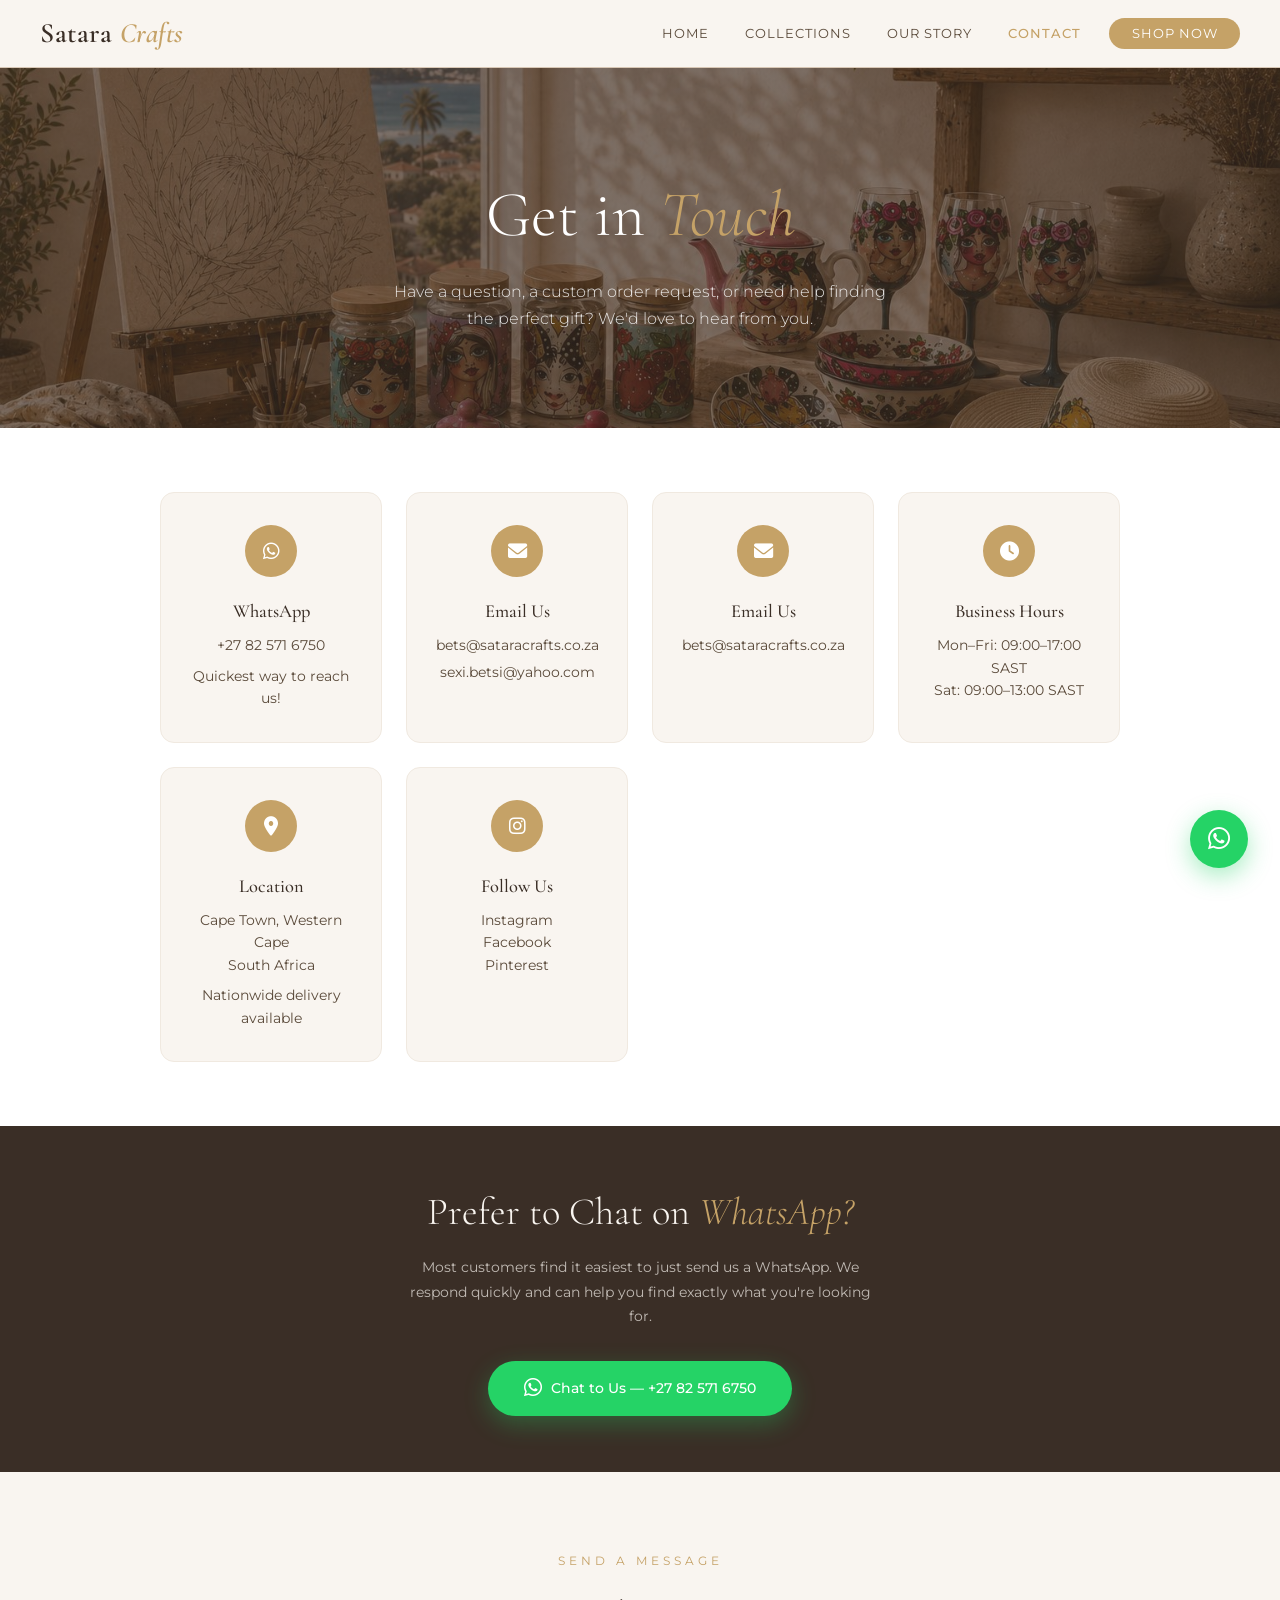
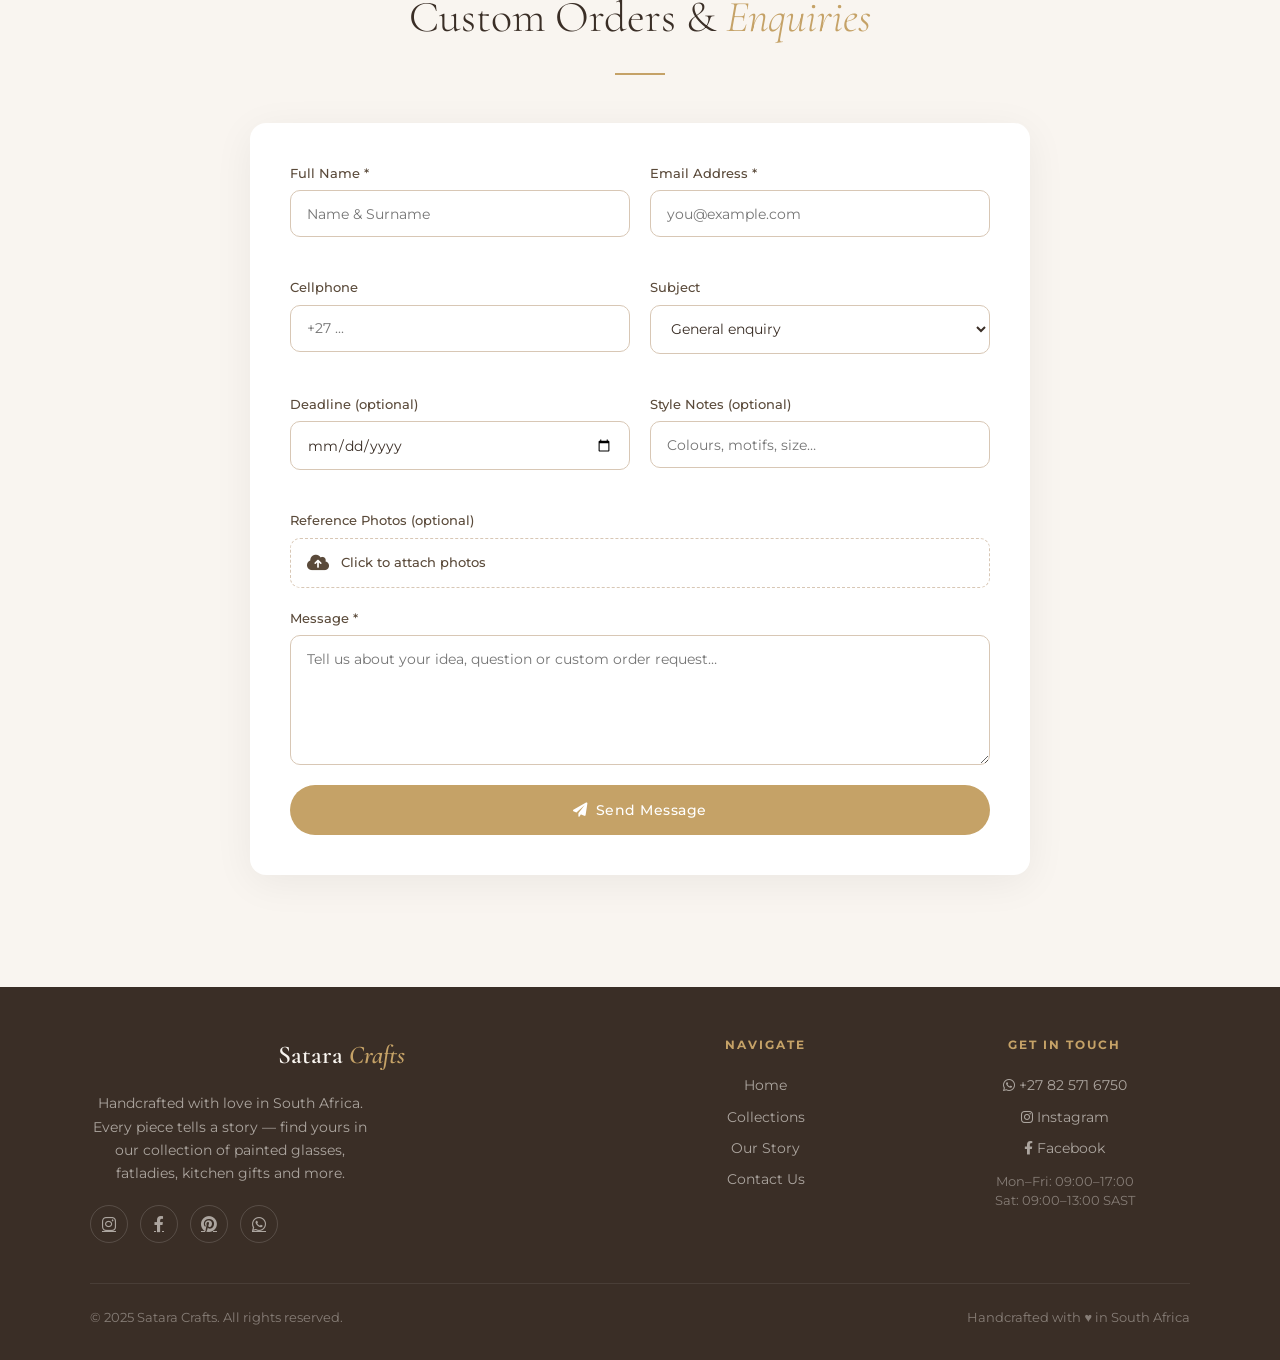
==== public/contact.html @ eb9630a6 "Satara Crafts - initial commit" ====
<!DOCTYPE html>
<html lang="en">
<head>
  <meta charset="UTF-8">
  <meta name="viewport" content="width=device-width, initial-scale=1.0">
  <title>Contact | Satara Crafts</title>
  <link rel="icon" href="./assets/favicon.ico" type="image/x-icon">
  <link rel="stylesheet" href="https://fonts.googleapis.com/css2?family=Cormorant+Garamond:ital,wght@0,300;0,400;0,500;0,600;1,300;1,400;1,500&family=Montserrat:wght@300;400;500&display=swap">
  <link rel="stylesheet" href="https://cdnjs.cloudflare.com/ajax/libs/font-awesome/6.0.0/css/all.min.css">
  <link rel="stylesheet" href="./styles/styles.css">
  <style>
    * { box-sizing: border-box; margin: 0; padding: 0; }
    body { font-family: 'Cormorant Garamond', serif; background: var(--cream); color: var(--chocolate); }

    /* ── Navbar ── */
    .sc-nav {
      position: sticky; top: 0; z-index: 900;
      background: rgba(249,245,240,.97);
      backdrop-filter: blur(12px);
      border-bottom: 1px solid var(--taupe);
      padding: 0 2.5rem; height: 68px;
      display: flex; align-items: center; justify-content: space-between;
    }
    .sc-nav-logo {
      font-family: 'Cormorant Garamond', serif;
      font-size: 1.75rem; font-weight: 600;
      color: var(--chocolate); text-decoration: none; letter-spacing: .5px;
    }
    .sc-nav-logo em { color: var(--gold); font-style: italic; }
    .sc-nav-links { display: flex; align-items: center; gap: .25rem; list-style: none; }
    .sc-nav-links a {
      font-family: 'Montserrat', sans-serif; font-size: .8rem;
      font-weight: 400; letter-spacing: 1px; text-transform: uppercase;
      color: var(--light-chocolate); text-decoration: none;
      padding: .5rem 1rem; border-radius: 30px; transition: all .25s;
    }
    .sc-nav-links a:hover { background: var(--dark-cream); color: var(--chocolate); }
    .sc-nav-links a.active { color: var(--gold); font-weight: 500; }
    .sc-nav-links .nav-shop-btn {
      background: var(--gold); color: #fff !important;
      padding: .5rem 1.4rem; border-radius: 30px; margin-left: .5rem;
    }
    .sc-nav-links .nav-shop-btn:hover { background: var(--dark-gold) !important; }
    .sc-nav-toggle { display: none; background: none; border: none; cursor: pointer; flex-direction: column; gap: 5px; padding: .5rem; }
    .sc-nav-toggle span { display: block; width: 24px; height: 2px; background: var(--chocolate); border-radius: 2px; }
    @media (max-width: 768px) {
      .sc-nav { padding: 0 1.25rem; }
      .sc-nav-toggle { display: flex; }
      .sc-nav-links {
        position: absolute; top: 68px; left: 0; right: 0;
        background: rgba(249,245,240,.98); border-bottom: 1px solid var(--taupe);
        flex-direction: column; align-items: stretch; padding: 1rem 1.25rem 1.5rem;
        display: none; box-shadow: 0 8px 24px rgba(0,0,0,.06);
      }
      .sc-nav-links.open { display: flex; }
      .sc-nav-links a { padding: .75rem 1rem; }
      .sc-nav-links .nav-shop-btn { margin: .5rem 0 0; text-align: center; }
    }

    /* ── Hero ── */
    .hero {
      background: linear-gradient(rgba(58,46,38,.65), rgba(58,46,38,.65)),
        url('assets/images/background1.jpg') center/cover no-repeat;
      min-height: 40vh; display: flex; align-items: center;
      justify-content: center; text-align: center; padding: 4rem 2rem;
    }
    .hero h1 {
      font-size: clamp(2.5rem, 5vw, 4rem); font-weight: 300;
      color: #fff; margin-bottom: .75rem;
    }
    .hero h1 em { color: var(--gold); font-style: italic; }
    .hero p {
      font-family: 'Montserrat', sans-serif; font-size: 1rem;
      color: rgba(255,255,255,.85); max-width: 500px; margin: 0 auto;
      line-height: 1.7; font-weight: 300;
    }

    /* ── Contact info cards ── */
    .info-section {
      background: #fff; padding: 4rem 2rem;
    }
    .info-grid {
      display: grid; grid-template-columns: repeat(auto-fit, minmax(220px, 1fr));
      gap: 1.5rem; max-width: 960px; margin: 0 auto;
    }
    .info-card {
      background: var(--cream); border-radius: 14px;
      padding: 2rem 1.5rem; text-align: center;
      border: 1px solid var(--dark-cream);
      transition: transform .25s, box-shadow .25s;
    }
    .info-card:hover { transform: translateY(-4px); box-shadow: 0 12px 30px rgba(0,0,0,.06); }
    .info-card-icon {
      width: 52px; height: 52px; border-radius: 50%;
      background: var(--gold); color: #fff;
      display: flex; align-items: center; justify-content: center;
      font-size: 1.2rem; margin: 0 auto 1.25rem;
    }
    .info-card h3 {
      font-size: 1.15rem; font-weight: 500;
      color: var(--chocolate); margin-bottom: .5rem;
    }
    .info-card p, .info-card a {
      font-family: 'Montserrat', sans-serif; font-size: .875rem;
      color: var(--light-chocolate); line-height: 1.6;
      text-decoration: none; display: block;
    }
    .info-card a:hover { color: var(--gold); }

    /* ── WhatsApp CTA ── */
    .wa-cta {
      background: var(--chocolate); padding: 3.5rem 2rem; text-align: center;
    }
    .wa-cta h2 {
      font-size: clamp(1.75rem, 3vw, 2.5rem); font-weight: 300;
      color: var(--cream); margin-bottom: .75rem;
    }
    .wa-cta h2 em { color: var(--gold); font-style: italic; }
    .wa-cta p {
      font-family: 'Montserrat', sans-serif; font-size: .9rem;
      color: rgba(249,245,240,.7); max-width: 480px;
      margin: 0 auto 2rem; line-height: 1.7;
    }
    .btn-wa {
      display: inline-flex; align-items: center; gap: .6rem;
      background: #25D366; color: #fff;
      padding: 1rem 2.25rem; border-radius: 50px;
      text-decoration: none; font-family: 'Montserrat', sans-serif;
      font-size: .9rem; font-weight: 500;
      transition: all .3s; box-shadow: 0 8px 25px rgba(37,211,102,.3);
    }
    .btn-wa:hover { transform: translateY(-3px); box-shadow: 0 14px 35px rgba(37,211,102,.45); }

    /* ── Form section ── */
    .form-section { padding: 5rem 2rem; background: var(--cream); }
    .form-wrap { max-width: 780px; margin: 0 auto; }
    .form-header { text-align: center; margin-bottom: 3rem; }
    .form-header .label {
      font-family: 'Montserrat', sans-serif; font-size: .72rem;
      letter-spacing: 4px; text-transform: uppercase; color: var(--gold);
      display: block; margin-bottom: .75rem;
    }
    .form-header h2 { font-size: clamp(2rem, 4vw, 2.75rem); font-weight: 300; }
    .form-header h2 em { color: var(--gold); font-style: italic; }
    .gold-line { width: 50px; height: 2px; background: var(--gold); margin: 1.25rem auto 0; }

    .form-card {
      background: #fff; border-radius: 16px;
      padding: 2.5rem; box-shadow: 0 8px 40px rgba(0,0,0,.06);
    }
    .form-row { display: grid; grid-template-columns: 1fr 1fr; gap: 1.25rem; margin-bottom: 1.25rem; }
    @media (max-width: 600px) { .form-row { grid-template-columns: 1fr; } }
    .form-group { display: flex; flex-direction: column; gap: .4rem; margin-bottom: 1.25rem; }
    .form-group label {
      font-family: 'Montserrat', sans-serif; font-size: .82rem;
      font-weight: 500; color: var(--light-chocolate);
    }
    .form-group input, .form-group select, .form-group textarea {
      padding: .85rem 1rem; border: 1.5px solid var(--taupe);
      border-radius: 10px; font-family: 'Montserrat', sans-serif;
      font-size: .9rem; color: var(--chocolate); outline: none;
      transition: border-color .2s; background: #fff; width: 100%;
    }
    .form-group input:focus, .form-group select:focus, .form-group textarea:focus {
      border-color: var(--gold);
    }
    .form-group textarea { min-height: 130px; resize: vertical; }
    .file-label {
      display: flex; align-items: center; gap: .75rem;
      padding: .85rem 1rem; border: 1.5px dashed var(--taupe);
      border-radius: 10px; cursor: pointer; transition: border-color .2s;
      font-family: 'Montserrat', sans-serif; font-size: .9rem;
      color: var(--light-chocolate);
    }
    .file-label:hover { border-color: var(--gold); color: var(--gold); }
    .file-label i { font-size: 1.1rem; }
    .btn-submit {
      background: var(--gold); color: #fff; border: none;
      padding: 1rem 2.5rem; border-radius: 50px; cursor: pointer;
      font-family: 'Montserrat', sans-serif; font-size: .9rem; font-weight: 500;
      letter-spacing: .5px; transition: all .3s; display: inline-flex;
      align-items: center; gap: .5rem; width: 100%; justify-content: center;
    }
    .btn-submit:hover { background: var(--dark-gold); transform: translateY(-2px); box-shadow: 0 10px 25px rgba(197,162,103,.35); }
    .btn-submit:disabled { opacity: .6; cursor: not-allowed; transform: none; }
    .success-msg {
      display: none; background: #d4edda; color: #155724;
      border-radius: 10px; padding: 1rem 1.25rem;
      font-family: 'Montserrat', sans-serif; font-size: .9rem;
      margin-top: 1rem; text-align: center;
    }

    /* ── Footer ── */
    footer { background: var(--chocolate); color: var(--cream); padding: 3rem 2rem 2rem; }
    .footer-inner { max-width: 1100px; margin: 0 auto; }
    .footer-top {
      display: grid; grid-template-columns: 2fr 1fr 1fr;
      gap: 3rem; margin-bottom: 2.5rem;
    }
    .footer-brand p { font-family: 'Montserrat', sans-serif; font-size: .85rem; color: rgba(249,245,240,.6); line-height: 1.7; max-width: 280px; }
    .footer-brand .brand-name { font-size: 1.6rem; font-weight: 600; margin-bottom: 1rem; display: block; }
    .footer-brand .brand-name em { color: var(--gold); font-style: italic; }
    .footer-col h4 { font-family: 'Montserrat', sans-serif; font-size: .78rem; letter-spacing: 2px; text-transform: uppercase; color: var(--gold); margin-bottom: 1.25rem; }
    .footer-col a { display: block; font-family: 'Montserrat', sans-serif; font-size: .85rem; color: rgba(249,245,240,.6); text-decoration: none; margin-bottom: .6rem; transition: color .2s; }
    .footer-col a:hover { color: var(--gold); }
    .footer-social { display: flex; gap: .75rem; margin-top: 1.25rem; }
    .footer-social a { width: 38px; height: 38px; border-radius: 50%; border: 1px solid rgba(255,255,255,.15); display: flex; align-items: center; justify-content: center; color: rgba(249,245,240,.6); transition: all .2s; }
    .footer-social a:hover { border-color: var(--gold); color: var(--gold); }
    .footer-bottom { border-top: 1px solid rgba(255,255,255,.08); padding-top: 1.5rem; display: flex; justify-content: space-between; font-family: 'Montserrat', sans-serif; font-size: .8rem; color: rgba(249,245,240,.4); flex-wrap: wrap; gap: .75rem; }
    @media (max-width: 768px) { .footer-top { grid-template-columns: 1fr; gap: 2rem; } }

    /* ── WhatsApp FAB ── */
    .wa-fab {
      position: fixed; bottom: 2rem; right: 2rem; z-index: 800;
      width: 58px; height: 58px; border-radius: 50%;
      background: #25D366; color: #fff;
      display: flex; align-items: center; justify-content: center;
      font-size: 1.6rem; text-decoration: none;
      box-shadow: 0 8px 25px rgba(37,211,102,.4);
      transition: transform .2s;
    }
    .wa-fab:hover { transform: scale(1.1); }
  </style>
</head>
<body>

<!-- Navbar -->
<nav class="sc-nav" aria-label="Main navigation">
  <a href="index.html" class="sc-nav-logo">Satara <em>Crafts</em></a>
  <button class="sc-nav-toggle" aria-label="Toggle menu"
    onclick="const ul=this.nextElementSibling;ul.classList.toggle('open');this.setAttribute('aria-expanded',ul.classList.contains('open'));">
    <span></span><span></span><span></span>
  </button>
  <ul class="sc-nav-links">
    <li><a href="index.html">Home</a></li>
    <li><a href="gallery.html">Collections</a></li>
    <li><a href="story.html">Our Story</a></li>
    <li><a href="contact.html" class="active">Contact</a></li>
    <li><a href="gallery.html" class="nav-shop-btn">Shop Now</a></li>
  </ul>
</nav>

<!-- Hero -->
<section class="hero">
  <div>
    <h1>Get in <em>Touch</em></h1>
    <p>Have a question, a custom order request, or need help finding the perfect gift? We'd love to hear from you.</p>
  </div>
</section>

<!-- Info Cards -->
<section class="info-section">
  <div class="info-grid">
    <div class="info-card">
      <div class="info-card-icon"><i class="fab fa-whatsapp"></i></div>
      <h3>WhatsApp</h3>
      <a href="https://wa.me/27825716750">+27 82 571 6750</a>
      <p style="margin-top:.5rem">Quickest way to reach us!</p>
    </div>
    <div class="info-card">
      <div class="info-card-icon"><i class="fas fa-envelope"></i></div>
      <h3>Email Us</h3>
      <a href="mailto:bets@sataracrafts.co.za">bets@sataracrafts.co.za</a>
      <a href="mailto:sexi.betsi@yahoo.com" style="margin-top:.25rem">sexi.betsi@yahoo.com</a>
    </div>
    <div class="info-card">
      <div class="info-card-icon"><i class="fas fa-envelope"></i></div>
      <h3>Email Us</h3>
      <a href="mailto:bets@sataracrafts.co.za">bets@sataracrafts.co.za</a>
    </div>
    <div class="info-card">
      <div class="info-card-icon"><i class="fas fa-clock"></i></div>
      <h3>Business Hours</h3>
      <p>Mon–Fri: 09:00–17:00 SAST</p>
      <p>Sat: 09:00–13:00 SAST</p>
    </div>
    <div class="info-card">
      <div class="info-card-icon"><i class="fas fa-map-marker-alt"></i></div>
      <h3>Location</h3>
      <p>Cape Town, Western Cape</p><p>South Africa</p><p style="margin-top:.5rem">Nationwide delivery available</p>
    </div>
    <div class="info-card">
      <div class="info-card-icon"><i class="fab fa-instagram"></i></div>
      <h3>Follow Us</h3>
      <a href="#">Instagram</a>
      <a href="#">Facebook</a>
      <a href="#">Pinterest</a>
    </div>
  </div>
</section>

<!-- WhatsApp CTA -->
<section class="wa-cta">
  <h2>Prefer to Chat on <em>WhatsApp?</em></h2>
  <p>Most customers find it easiest to just send us a WhatsApp. We respond quickly and can help you find exactly what you're looking for.</p>
  <a href="https://wa.me/27825716750?text=Hi!%20I%20saw%20your%20Satara%20Crafts%20website%20and%20would%20like%20to%20enquire%20about%20your%20products."
     class="btn-wa" target="_blank">
    <i class="fab fa-whatsapp" style="font-size:1.3rem"></i>
    Chat to Us — +27 82 571 6750
  </a>
</section>

<!-- Contact Form -->
<section class="form-section">
  <div class="form-wrap">
    <div class="form-header">
      <span class="label">Send a Message</span>
      <h2>Custom Orders & <em>Enquiries</em></h2>
      <div class="gold-line"></div>
    </div>
    <div class="form-card">
      <form id="contactForm">
        <div class="form-row">
          <div class="form-group">
            <label for="name">Full Name *</label>
            <input id="name" name="name" type="text" placeholder="Name & Surname" required>
          </div>
          <div class="form-group">
            <label for="email">Email Address *</label>
            <input id="email" name="email" type="email" placeholder="you@example.com" required>
          </div>
        </div>
        <div class="form-row">
          <div class="form-group">
            <label for="phone">Cellphone</label>
            <input id="phone" name="phone" type="tel" placeholder="+27 ...">
          </div>
          <div class="form-group">
            <label for="subject">Subject</label>
            <select id="subject" name="subject">
              <option value="General enquiry">General enquiry</option>
              <option value="Custom order">Custom order</option>
              <option value="Gift advice">Gift advice</option>
              <option value="Stockist">Stockist enquiry</option>
              <option value="Other">Other</option>
            </select>
          </div>
        </div>
        <div class="form-row">
          <div class="form-group">
            <label for="deadline">Deadline (optional)</label>
            <input id="deadline" name="deadline" type="date">
          </div>
          <div class="form-group">
            <label for="style">Style Notes (optional)</label>
            <input id="style" name="style" placeholder="Colours, motifs, size…">
          </div>
        </div>
        <div class="form-group">
          <label>Reference Photos (optional)</label>
          <label class="file-label" for="refs">
            <i class="fas fa-cloud-upload-alt"></i>
            <span id="fileLabel">Click to attach photos</span>
          </label>
          <input id="refs" name="refs" type="file" accept="image/*" multiple style="display:none"
            onchange="document.getElementById('fileLabel').textContent = this.files.length + ' file(s) selected'">
        </div>
        <div class="form-group">
          <label for="message">Message *</label>
          <textarea id="message" name="message" placeholder="Tell us about your idea, question or custom order request…" required></textarea>
        </div>
        <button type="submit" class="btn-submit" id="submitBtn">
          <i class="fas fa-paper-plane"></i> Send Message
        </button>
        <div class="success-msg" id="successMsg">
          <i class="fas fa-check-circle"></i> Thank you! Your message has been received. We'll be in touch shortly.
        </div>
      </form>
    </div>
  </div>
</section>

<!-- Footer -->
<footer>
  <div class="footer-inner">
    <div class="footer-top">
      <div class="footer-brand">
        <span class="brand-name">Satara <em>Crafts</em></span>
        <p>Handcrafted with love in South Africa. Every piece tells a story — find yours in our collection of painted glasses, fatladies, kitchen gifts and more.</p>
        <div class="footer-social">
          <a href="#" aria-label="Instagram"><i class="fab fa-instagram"></i></a>
          <a href="#" aria-label="Facebook"><i class="fab fa-facebook-f"></i></a>
          <a href="#" aria-label="Pinterest"><i class="fab fa-pinterest"></i></a>
          <a href="https://wa.me/27825716750" aria-label="WhatsApp"><i class="fab fa-whatsapp"></i></a>
        </div>
      </div>
      <div class="footer-col">
        <h4>Navigate</h4>
        <a href="index.html">Home</a>
        <a href="gallery.html">Collections</a>
        <a href="story.html">Our Story</a>
        <a href="contact.html">Contact Us</a>
      </div>
      <div class="footer-col">
        <h4>Get in Touch</h4>
        <a href="https://wa.me/27825716750"><i class="fab fa-whatsapp"></i> +27 82 571 6750</a>
        <a href="#"><i class="fab fa-instagram"></i> Instagram</a>
        <a href="#"><i class="fab fa-facebook-f"></i> Facebook</a>
        <p style="font-family:'Montserrat',sans-serif;font-size:.8rem;color:rgba(249,245,240,.4);margin-top:.75rem;line-height:1.5">
          Mon–Fri: 09:00–17:00<br>Sat: 09:00–13:00 SAST
        </p>
      </div>
    </div>
    <div class="footer-bottom">
      <span>&copy; 2025 Satara Crafts. All rights reserved.</span>
      <span>Handcrafted with ♥ in South Africa</span>
    </div>
  </div>
</footer>

<!-- WhatsApp FAB -->
<a href="https://wa.me/27825716750?text=Hi!%20I%20saw%20your%20Satara%20Crafts%20website%20and%20would%20love%20to%20enquire."
   class="wa-fab" target="_blank" aria-label="Chat on WhatsApp">
  <i class="fab fa-whatsapp"></i>
</a>

<script>
const PB = 'https://satara-crafts.pockethost.io';

document.getElementById('contactForm').addEventListener('submit', async (e) => {
  e.preventDefault();
  const btn = document.getElementById('submitBtn');
  btn.disabled = true;
  btn.innerHTML = '<i class="fas fa-spinner fa-spin"></i> Sending…';

  const f = new FormData(e.target);
  const files = document.getElementById('refs').files;

  // Build FormData for PocketBase
  const pb = new FormData();
  pb.append('name',     f.get('name'));
  pb.append('email',    f.get('email'));
  pb.append('phone',    f.get('phone') || '');
  pb.append('subject',  f.get('subject'));
  pb.append('message',  f.get('message'));
  pb.append('deadline', f.get('deadline') || '');
  pb.append('style',    f.get('style') || '');
  Array.from(files).forEach(file => pb.append('refs', file));

  try {
    const res = await fetch(`${PB}/api/collections/enquiries/records`, {
      method: 'POST', body: pb
    });

    if (res.ok) {
      document.getElementById('successMsg').style.display = 'block';
      e.target.reset();
      document.getElementById('fileLabel').textContent = 'Click to attach photos';

      // Also open WhatsApp with a summary
      const name    = f.get('name');
      const subject = f.get('subject');
      const msg     = `Hi! I just sent an enquiry via the Satara Crafts website.\nName: ${name}\nSubject: ${subject}`;
      setTimeout(() => {
        window.open(`https://wa.me/27825716750?text=${encodeURIComponent(msg)}`, '_blank');
      }, 1500);
    } else {
      alert('Something went wrong. Please WhatsApp us directly on +27 82 571 6750');
    }
  } catch {
    alert('Could not send message. Please WhatsApp us on +27 82 571 6750');
  }

  btn.disabled = false;
  btn.innerHTML = '<i class="fas fa-paper-plane"></i> Send Message';
});
</script>
</body>
</html>
---- public/styles/styles.css ----
/* Base Styles */
:root {
  --gold: #c5a267;
  --dark-gold: #a78a5a;
  --cream: #f9f5f0;
  --dark-cream: #f0e9e0;
  --chocolate: #3a2e26;
  --light-chocolate: #5a4a3a;
  --taupe: #d8c7b5;
}

body {
  font-family: 'Cormorant Garamond', serif;
  background: var(--cream);
  color: var(--chocolate);
  margin: 0;
  padding: 0;
  line-height: 1.6;
}

.luxury-overlay {
  position: fixed;
  top: 0;
  left: 0;
  width: 100%;
  height: 100%;
  background: url('https://www.transparenttextures.com/patterns/cream-paper.png');
  opacity: 0.08;
  pointer-events: none;
  z-index: -1;
}

.container {
  display: flex;
  min-height: 100vh;
}

/* Sidebar Styles */
.sidebar {
  width: 280px;
  background: #fff;
  border-right: 1px solid var(--taupe);
  padding: 3rem 1.5rem;
  box-shadow: 2px 0 15px rgba(0,0,0,0.03);
}

.sidebar-header {
  margin-bottom: 2rem;
}

.sidebar h2 {
  font-size: 1.5rem;
  font-weight: 500;
  letter-spacing: 0.5px;
  color: var(--light-chocolate);
  margin-bottom: 0.5rem;
}

.gold-divider {
  height: 1px;
  background: linear-gradient(90deg, var(--gold), transparent);
  width: 80%;
}

#category-list {
  list-style: none;
  padding: 0;
}

#category-list li {
  margin: 0.6rem 0;
  padding: 0.8rem 1.2rem;
  cursor: pointer;
  border-radius: 8px;
  transition: all 0.3s ease;
  display: flex;
  justify-content: space-between;
  align-items: center;
  color: var(--light-chocolate);
  font-size: 1.05rem;
}

#category-list li i {
  font-size: 0.7rem;
  opacity: 0;
  transition: all 0.3s ease;
  color: var(--gold);
}

#category-list li:hover i {
  opacity: 1;
}

#category-list li.active, #category-list li:hover {
  background: var(--dark-cream);
  color: var(--chocolate);
  transform: translateX(5px);
}

#category-list li.active {
  font-weight: 500;
  border-left: 3px solid var(--gold);
}

/* Gallery Styles */
.gallery {
  flex: 1;
  padding: 4rem;
}

.gallery-header {
  margin-bottom: 3rem;
  text-align: center;
}

.gallery-header h1 {
  font-size: 2.8rem;
  font-weight: 400;
  margin: 0 0 0.5rem;
  color: var(--chocolate);
}

.gallery-header h1 span {
  color: var(--gold);
  font-style: italic;
}

.gallery-header p {
  font-family: 'Montserrat', sans-serif;
  font-weight: 300;
  font-size: 1.1rem;
  color: var(--light-chocolate);
  letter-spacing: 0.5px;
}

#gallery-grid {
  display: grid;
  grid-template-columns: repeat(auto-fit, minmax(280px, 1fr));
  gap: 2.5rem;
}

.gallery-item {
  background: #fff;
  border-radius: 12px;
  box-shadow: 0 5px 25px rgba(0,0,0,0.03);
  padding: 1.5rem;
  display: flex;
  flex-direction: column;
  align-items: center;
  transition: all 0.4s ease;
  position: relative;
  overflow: hidden;
}

.gallery-item::before {
  content: '';
  position: absolute;
  top: 0;
  left: 0;
  width: 100%;
  height: 4px;
  background: var(--gold);
  transform: scaleX(0);
  transform-origin: left;
  transition: transform 0.4s ease;
}

.gallery-item:hover {
  transform: translateY(-5px);
  box-shadow: 0 15px 35px rgba(0,0,0,0.08);
}

.gallery-item:hover::before {
  transform: scaleX(1);
}

.gallery-item img {
  width: 100%;
  max-height: 220px;
  object-fit: cover;
  border-radius: 8px;
  margin-bottom: 1.5rem;
  transition: all 0.4s ease;
}

.gallery-item:hover img {
  transform: scale(1.02);
}

.item-info {
  width: 100%;
  text-align: center;
}

.item-info h3 {
  font-size: 1.3rem;
  font-weight: 500;
  margin: 0 0 0.5rem;
  color: var(--chocolate);
}

.item-info p {
  font-family: 'Montserrat', sans-serif;
  font-size: 0.9rem;
  color: var(--light-chocolate);
  margin-bottom: 1.5rem;
}

.enquire-btn {
  background: var(--gold);
  color: #fff;
  border: none;
  padding: 0.7rem 1.8rem;
  border-radius: 30px;
  cursor: pointer;
  font-family: 'Montserrat', sans-serif;
  font-weight: 400;
  font-size: 0.9rem;
  letter-spacing: 0.5px;
  transition: all 0.3s ease;
  position: relative;
  overflow: hidden;
}

.enquire-btn::after {
  content: '';
  position: absolute;
  top: 0;
  left: -100%;
  width: 100%;
  height: 100%;
  background: linear-gradient(90deg, transparent, rgba(255,255,255,0.2), transparent);
  transition: 0.5s;
}

.enquire-btn:hover {
  background: var(--dark-gold);
  box-shadow: 0 5px 15px rgba(197, 162, 103, 0.3);
}

.enquire-btn:hover::after {
  left: 100%;
}

/* Responsive Adjustments */
@media (max-width: 1024px) {
  .container {
    flex-direction: column;
  }
  
  .sidebar {
    width: 100%;
    border-right: none;
    border-bottom: 1px solid var(--taupe);
    padding: 2rem;
  }
  
  #category-list {
    display: flex;
    flex-wrap: wrap;
    gap: 0.5rem;
  }
  
  #category-list li {
    margin: 0;
  }
  
  #category-list li.active, #category-list li:hover {
    transform: translateY(-3px);
  }
  
  .gallery {
    padding: 2rem;
  }
}
.carousel-section {
  background: var(--cream);
  padding: 4rem 2rem 2rem 2rem;
  text-align: center;
}

.carousel-container {
  display: flex;
  align-items: center;
  justify-content: center;
  position: relative;
  margin: 2rem 0;
}

.carousel {
  display: flex;
  gap: 2rem;
  overflow-x: auto;
  scroll-behavior: smooth;
  padding: 1rem 0;
  max-width: 900px;
}

.carousel-item {
  background: #fff;
  border-radius: 12px;
  box-shadow: 0 2px 12px #0001;
  min-width: 220px;
  flex: 0 0 auto;
  overflow: hidden;
  position: relative;
}

.carousel-item img {
  width: 100%;
  height: 170px;
  object-fit: cover;
  border-radius: 12px 12px 0 0;
}

.carousel-caption {
  font-family: 'Montserrat', sans-serif;
  font-size: 1rem;
  color: var(--chocolate);
  padding: 0.8rem;
  background: #fff;
}

.carousel-arrow {
  background: var(--gold);
  color: #fff;
  border: none;
  border-radius: 50%;
  font-size: 2rem;
  width: 48px;
  height: 48px;
  cursor: pointer;
  transition: background 0.2s;
  z-index: 1;
}

.carousel-arrow:hover {
  background: var(--dark-gold);
}

.carousel-arrow.left {
  margin-right: 1rem;
}

.carousel-arrow.right {
  margin-left: 1rem;
}

.gallery-preview-section {
  background: #f8f6f2;
  padding: 4rem 2rem 2rem 2rem;
  text-align: center;
}

.gallery-preview-grid {
  display: grid;
  grid-template-columns: repeat(auto-fit, minmax(220px, 1fr));
  gap: 2rem;
  max-width: 1000px;
  margin: 0 auto;
}

.preview-card {
  background: #fff;
  border-radius: 12px;
  box-shadow: 0 2px 12px #0001;
  overflow: hidden;
  transition: transform 0.2s, box-shadow 0.2s;
}

.preview-card:hover {
  transform: translateY(-8px) scale(1.03);
  box-shadow: 0 8px 28px #0002;
}

.preview-card img {
  width: 100%;
  height: 155px;
  object-fit: cover;
  border-radius: 12px 12px 0 0;
}

.preview-caption {
  font-family: 'Montserrat', sans-serif;
  font-size: 1rem;
  color: var(--chocolate);
  padding: 0.8rem;
  background: #fff;
}

/* === Cart / Checkout (Satara Crafts) === */
.cart-fab {
  position: fixed;
  right: 22px;
  bottom: 22px;
  width: 56px; height: 56px;
  border-radius: 50%;
  border: 0;
  background: var(--gold);
  color: #fff;
  cursor: pointer;
  box-shadow: 0 10px 24px rgba(0,0,0,.15);
  display: grid; place-items: center;
  z-index: 1000;
  transition: transform .2s ease, background .2s;
}
.cart-fab:hover { background: var(--dark-gold); transform: translateY(-2px); }
.cart-fab .badge {
  position: absolute; top: -6px; right: -6px;
  min-width: 20px; height: 20px; border-radius: 999px;
  background: #e74c3c; color: #fff; font: 600 12px/20px 'Montserrat', sans-serif;
  text-align: center; padding: 0 6px;
}

/* Sidebar basket */
.cart-sidebar {
  position: fixed; top: 0; right: 0; height: 100vh; width: 360px;
  background: #fff; border-left: 1px solid var(--taupe);
  box-shadow: -12px 0 30px rgba(0,0,0,.08);
  transform: translateX(105%); transition: transform .3s ease;
  z-index: 1200; display: flex; flex-direction: column;
}
.cart-sidebar.open,
.cart-sidebar.active { transform: translateX(0); }
.cart-header {
  display: flex; align-items: center; justify-content: space-between;
  padding: 1.25rem 1rem; border-bottom: 1px solid var(--dark-cream);
}
.cart-header h3 { margin: 0; font-weight: 500; color: var(--chocolate); }
.icon-btn {
  background: transparent; border: 0; cursor: pointer; color: var(--light-chocolate);
  font-size: 1.1rem; padding: .5rem; border-radius: 8px;
}
.icon-btn:hover { background: var(--dark-cream); color: var(--chocolate); }

.cart-items { padding: 1rem; overflow: auto; flex: 1; }
.cart-empty { font-family: 'Montserrat', sans-serif; color: var(--light-chocolate); text-align: center; padding: 2rem 1rem; }

.cart-item {
  display: grid; grid-template-columns: 64px 1fr auto; gap: .75rem; align-items: center;
  padding: .75rem; border: 1px solid #eee; border-radius: 10px; margin-bottom: .75rem;
}
.cart-item img { width: 64px; height: 64px; object-fit: cover; border-radius: 8px; }
.ci-meta { display: grid; gap: .35rem; }
.ci-name { font-weight: 500; color: var(--chocolate); }
.ci-price { font-family: 'Montserrat', sans-serif; font-size: .9rem; color: var(--light-chocolate); }

.qty-controls { display: inline-flex; align-items: center; gap: .5rem; }
.qty-btn {
  width: 28px; height: 28px; border-radius: 8px; border: 1px solid var(--taupe);
  background: #fff; cursor: pointer; font-size: 16px; line-height: 0;
}
.qty { min-width: 20px; text-align: center; font-family: 'Montserrat', sans-serif; }

.remove-item { background: transparent; border: 0; color: #999; cursor: pointer; }
.remove-item:hover { color: #c0392b; }

.cart-footer {
  border-top: 1px solid var(--dark-cream);
  padding: 1rem; display: grid; gap: .75rem;
}
.cart-notice {
  font-family: 'Montserrat', sans-serif; font-size: .85rem; color: var(--light-chocolate);
}
.checkout-btn {
  background: var(--gold); color: #fff; border: 0; border-radius: 30px;
  padding: .9rem 1.4rem; cursor: pointer; font-family: 'Montserrat', sans-serif; letter-spacing: .5px;
}
.checkout-btn:hover { background: var(--dark-gold); }

/* Checkout modal */
.checkout-modal {
  position: fixed; inset: 0; background: rgba(0,0,0,.45); display: none;
  z-index: 1300; padding: 2rem; overflow: auto;
}
.checkout-modal.active { display: block; }
.modal-card {
  background: #fff; max-width: 880px; margin: 0 auto; border-radius: 14px; overflow: hidden;
  box-shadow: 0 20px 60px rgba(0,0,0,.2);
}
.modal-head { padding: 1.25rem 1.5rem; border-bottom: 1px solid var(--dark-cream); display: flex; justify-content: space-between; align-items: center; }
.modal-body { display: grid; grid-template-columns: 1.1fr .9fr; gap: 0; }
@media (max-width: 900px) { .modal-body { grid-template-columns: 1fr; } }

.order-summary { padding: 1.25rem 1.5rem; border-right: 1px solid var(--dark-cream); }
.co-row { display: grid; grid-template-columns: 56px 1fr auto; gap: .75rem; align-items: center; padding: .5rem 0; }
.co-row img { width: 56px; height: 56px; object-fit: cover; border-radius: 8px; }
.co-name { color: var(--chocolate); }
.co-qty { font-family: 'Montserrat', sans-serif; color: var(--light-chocolate); }

.checkout-form { padding: 1.25rem 1.5rem; display: grid; gap: .85rem; }
.form-row { display: grid; grid-template-columns: 1fr 1fr; gap: .75rem; }
@media (max-width: 600px) { .form-row { grid-template-columns: 1fr; } }
label { font-family: 'Montserrat', sans-serif; font-size: .9rem; color: var(--light-chocolate); }
input, textarea {
  width: 100%; border: 1px solid var(--taupe); background: #fff; border-radius: 10px;
  padding: .8rem 1rem; font-family: 'Montserrat', sans-serif; font-size: .95rem;
}
textarea { min-height: 90px; resize: vertical; }
.toggle { display: flex; gap: .5rem; align-items: center; margin-top: .25rem; }

.submit-row { display: flex; gap: .75rem; align-items: center; margin-top: .5rem; }
.note { font-family: 'Montserrat', sans-serif; font-size: .85rem; color: var(--light-chocolate); }

.modal-foot { padding: 1rem 1.5rem; border-top: 1px solid var(--dark-cream); display: flex; justify-content: flex-end; gap: .75rem; }
.btn-outline {
  border: 1px solid var(--gold); background: transparent; color: var(--gold);
  border-radius: 30px; padding: .8rem 1.3rem; cursor: pointer; font-family: 'Montserrat', sans-serif;
}
.btn-outline:hover { background: var(--gold); color: var(--chocolate); }

.footer-links a[aria-current="page"] { text-decoration: underline; text-underline-offset: 4px; }

/* ===== Product detail overlay on card ===== */
.gallery-item {
  position: relative;
  overflow: hidden;
  transition: transform .2s ease;
}
.gallery-item:hover { transform: translateY(-2px); }
.gi-overlay {
  position: absolute; inset: 0;
  background: rgba(255,255,255,.96);
  display: grid; gap: .5rem;
  padding: 1rem;
  opacity: 0; pointer-events: none;
  transition: opacity .2s ease;
}
.gi-overlay.active { opacity: 1; pointer-events: auto; }
.gi-row { display: grid; gap: .5rem; }
.gi-title { font-weight: 600; }
.gi-meta { font-size: .9rem; opacity: .8; }
.gi-controls { display: grid; grid-template-columns: 1fr 1fr; gap: .5rem; }
.gi-select, .gi-add {
  border: 1px solid var(--taupe); border-radius: 10px; background: #fff; padding: .6rem .8rem;
  font-family: 'Montserrat', sans-serif;
}
.gi-add { background: var(--gold); color: #fff; border: 0; cursor: pointer; }
.gi-add[disabled] { filter: grayscale(1) brightness(.8); cursor: not-allowed; }
.gi-close { position: absolute; top: 8px; right: 8px; background: transparent; border: 0; font-size: 18px; cursor: pointer; }

/* ===== Toast ===== */
.toast {
  position: fixed; left: 50%; bottom: 24px; transform: translateX(-50%) translateY(20px);
  background: #111; color: #fff; padding: .7rem 1rem; border-radius: 10px;
  font-family: 'Montserrat', sans-serif; box-shadow: 0 10px 24px rgba(0,0,0,.2);
  opacity: 0; z-index: 1400; transition: opacity .2s ease, transform .2s ease;
}
.toast.show { opacity: 1; transform: translateX(-50%) translateY(0); }

/* ===== Fly-to-cart (uses inline styles from JS) ===== */
.fly-clone {
  position: fixed; pointer-events: none; z-index: 1500; border-radius: 8px;
  box-shadow: 0 6px 18px rgba(0,0,0,.18);
  transition: transform .6s cubic-bezier(.2,.65,.3,1), opacity .6s ease;
  transform-origin: top left;
}

/* Payment modal bits (reuses checkout modal layout) */
.amount { font: 600 1.75rem 'Montserrat', sans-serif; margin: .25rem 0 1rem; }
.pay-items { margin: .25rem 0 0 1.2rem; padding: 0; list-style: disc; }
.payment-options { display: flex; flex-direction: column; gap: .6rem; }

/* Product Detail Modal */
.pm-modal{position:fixed;inset:0;background:rgba(0,0,0,.5);display:none;align-items:center;justify-content:center;padding:16px;z-index:9999}
.pm-modal.active{display:flex}
.pm-card{position:relative;background:#fff;border-radius:16px;max-width:980px;width:100%;padding:16px;box-shadow:0 20px 60px rgba(0,0,0,.25)}
.pm-close{position:absolute;top:8px;right:10px;border:0;background:transparent;font-size:28px;cursor:pointer}
.pm-grid{display:grid;grid-template-columns:1.2fr 1fr;gap:18px}
@media (max-width:900px){.pm-grid{grid-template-columns:1fr}}
.pm-image-wrap{position:relative}
.pm-image-wrap img{width:100%;height:420px;object-fit:cover;border-radius:12px;background:#f3f3f3}
.pm-nav{position:absolute;top:50%;transform:translateY(-50%);width:38px;height:38px;border-radius:50%;border:0;background:rgba(0,0,0,.45);color:#fff;font-size:22px;cursor:pointer}
.pm-prev{left:8px}.pm-next{right:8px}
.pm-thumbs{display:flex;gap:8px;margin-top:10px;overflow:auto;padding-bottom:4px}
.pm-thumb{border:2px solid transparent;border-radius:8px;padding:0;background:none;cursor:pointer}
.pm-thumb.active{border-color:#b88b5a}
.pm-thumb img{width:72px;height:72px;object-fit:cover;border-radius:6px;background:#f3f3f3}
.pm-code{color:#777;margin-top:4px}
.pm-price{font-weight:700;margin:8px 0 12px}
.pm-desc{white-space:pre-wrap;line-height:1.45}
.pm-ctas{display:flex;gap:10px;flex-wrap:wrap;margin-top:8px}

/* Fallback button style (so "Add to basket" isn’t plain) */
.btn{padding:.6rem 1rem;border:1px solid #b88b5a;border-radius:999px;background:#b88b5a;color:#fff;cursor:pointer}
.btn-outline{padding:.6rem 1rem;border:1px solid #b88b5a;border-radius:999px;background:transparent;color:#b88b5a;cursor:pointer}

/* === Global Footer (shared across pages) === */
footer {
  background: var(--dark-cream);
  padding: 3rem 2rem;
  text-align: center;
  margin-top: 2rem;
}

.footer-logo {
  font-size: 2rem;
  font-weight: 500;
  color: var(--chocolate);
  margin-bottom: 1.5rem;
}

.footer-logo span {
  color: var(--gold);
  font-style: italic;
}

.footer-links {
  display: flex;
  justify-content: center;
  gap: 2rem;
  margin-bottom: 2rem;
}

.footer-links a {
  color: var(--light-chocolate);
  text-decoration: none;
  font-family: 'Montserrat', sans-serif;
  transition: color 0.3s ease;
}

.footer-links a:hover {
  color: var(--gold);
}

.social-links {
  display: flex;
  justify-content: center;
  gap: 1.5rem;
  margin-bottom: 2rem;
}

.social-links a {
  color: var(--light-chocolate);
  font-size: 1.2rem;
  transition: color 0.3s ease;
}

.social-links a:hover {
  color: var(--gold);
}

.copyright {
  font-family: 'Montserrat', sans-serif;
  color: var(--light-chocolate);
  font-size: 0.9rem;
}

/* already present: highlight current page link */
.footer-links a[aria-current="page"] { text-decoration: underline; text-underline-offset: 4px; }

/* Stock ribbon & wishlist */
.stock-ribbon{
  position:absolute; top:10px; left:-6px; background:#e74c3c; color:#fff;
  padding:4px 10px; font:600 12px 'Montserrat',sans-serif; border-radius:0 6px 6px 0;
}
.wish-btn{
  position:absolute; top:10px; right:10px; border:0; background:#fff; width:36px;height:36px;
  border-radius:999px; box-shadow:0 4px 12px rgba(0,0,0,.12); cursor:pointer; font-size:18px;
}
.wish-btn.wished{ background:#ffdfea; color:#c2185b; }
.sentinel{width:100%; height:1px;}

.stars span.full{color:#f1c40f}
.stars span.half{color:#f1c40f; position:relative;}
.stars span.half::after{content:'★'; color:#ddd; position:absolute; left:50%;}
.stars span.empty{color:#ddd}

.gallery-item::after{
  content: attr(data-badge);
  position:absolute; top:10px; left:10px; background:#111; color:#fff; padding:2px 8px; border-radius:6px;
  font:600 12px 'Montserrat',sans-serif; display:none;
}
.gallery-item[data-badge="Limited"]::after{ display:block; background:#8e44ad; }

@media (min-width:1025px){ .sidebar{ position:sticky; top:0; height:100vh; overflow:auto; } }
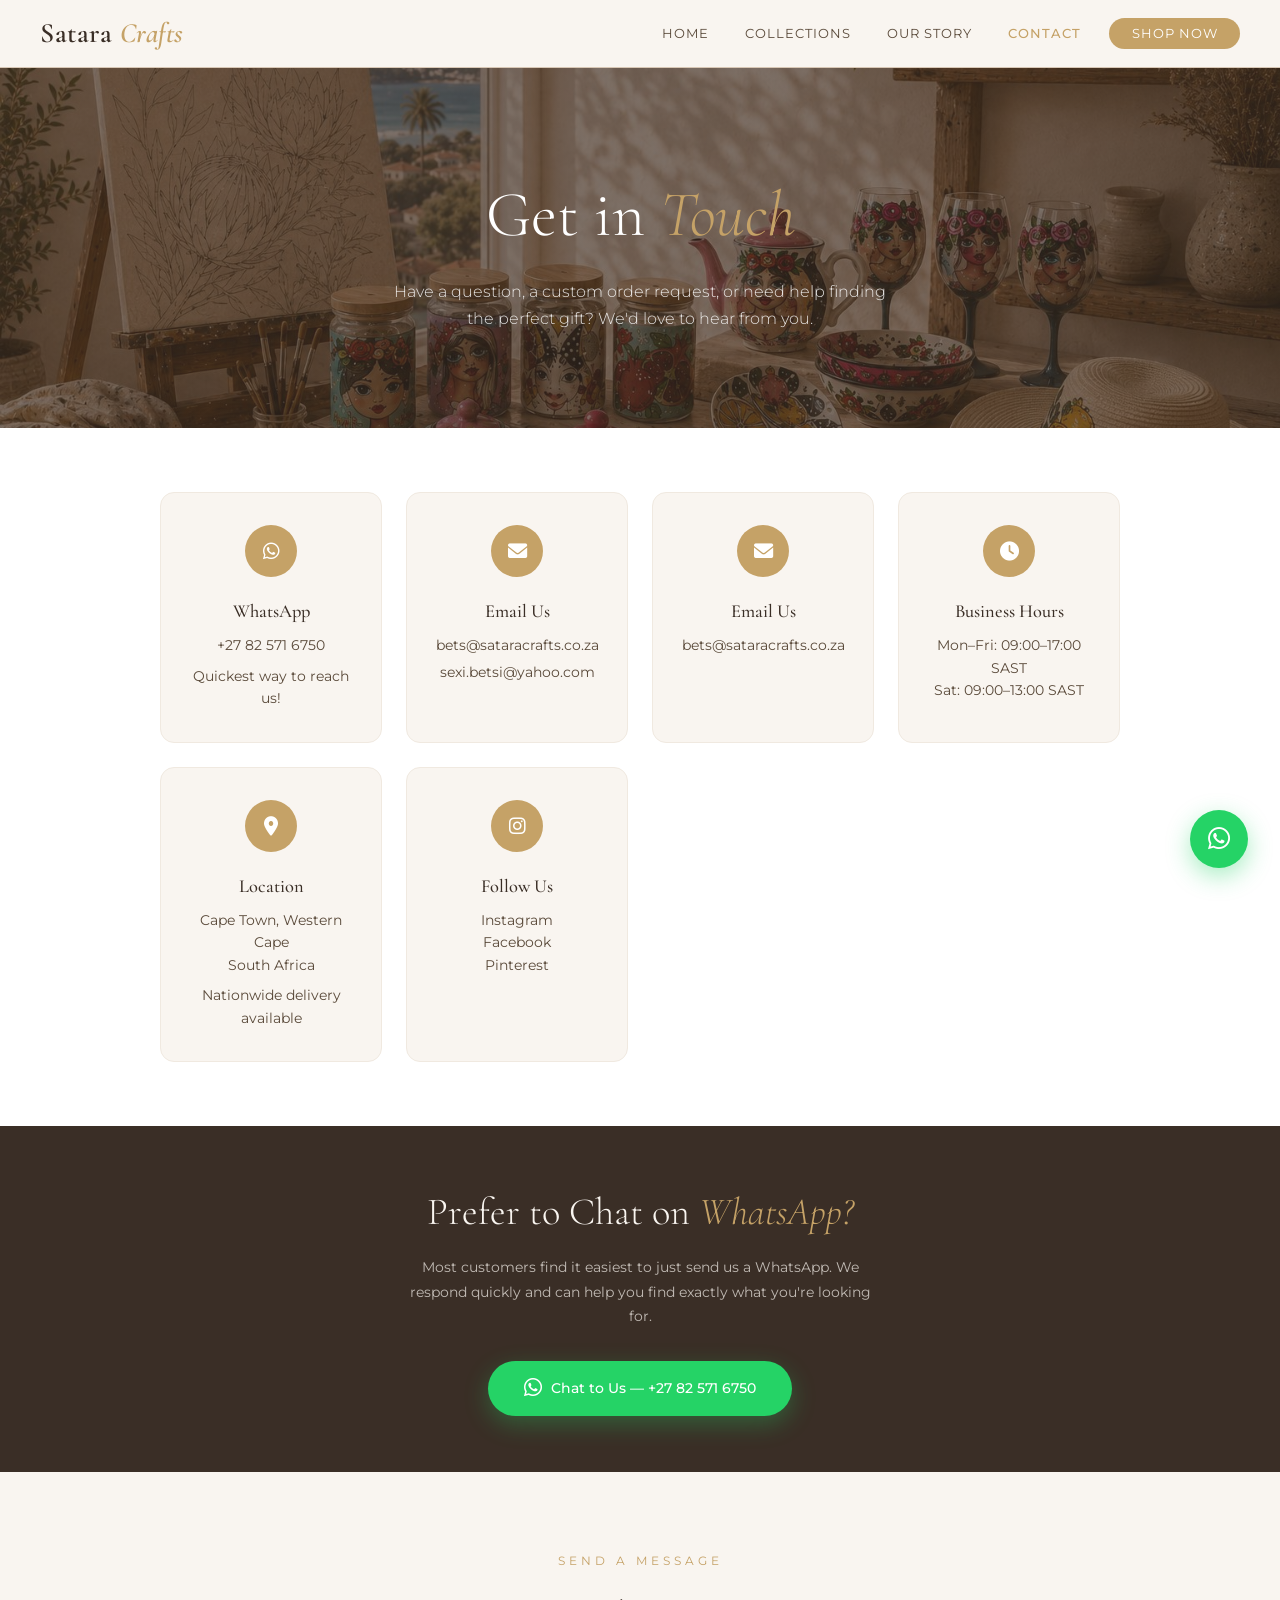
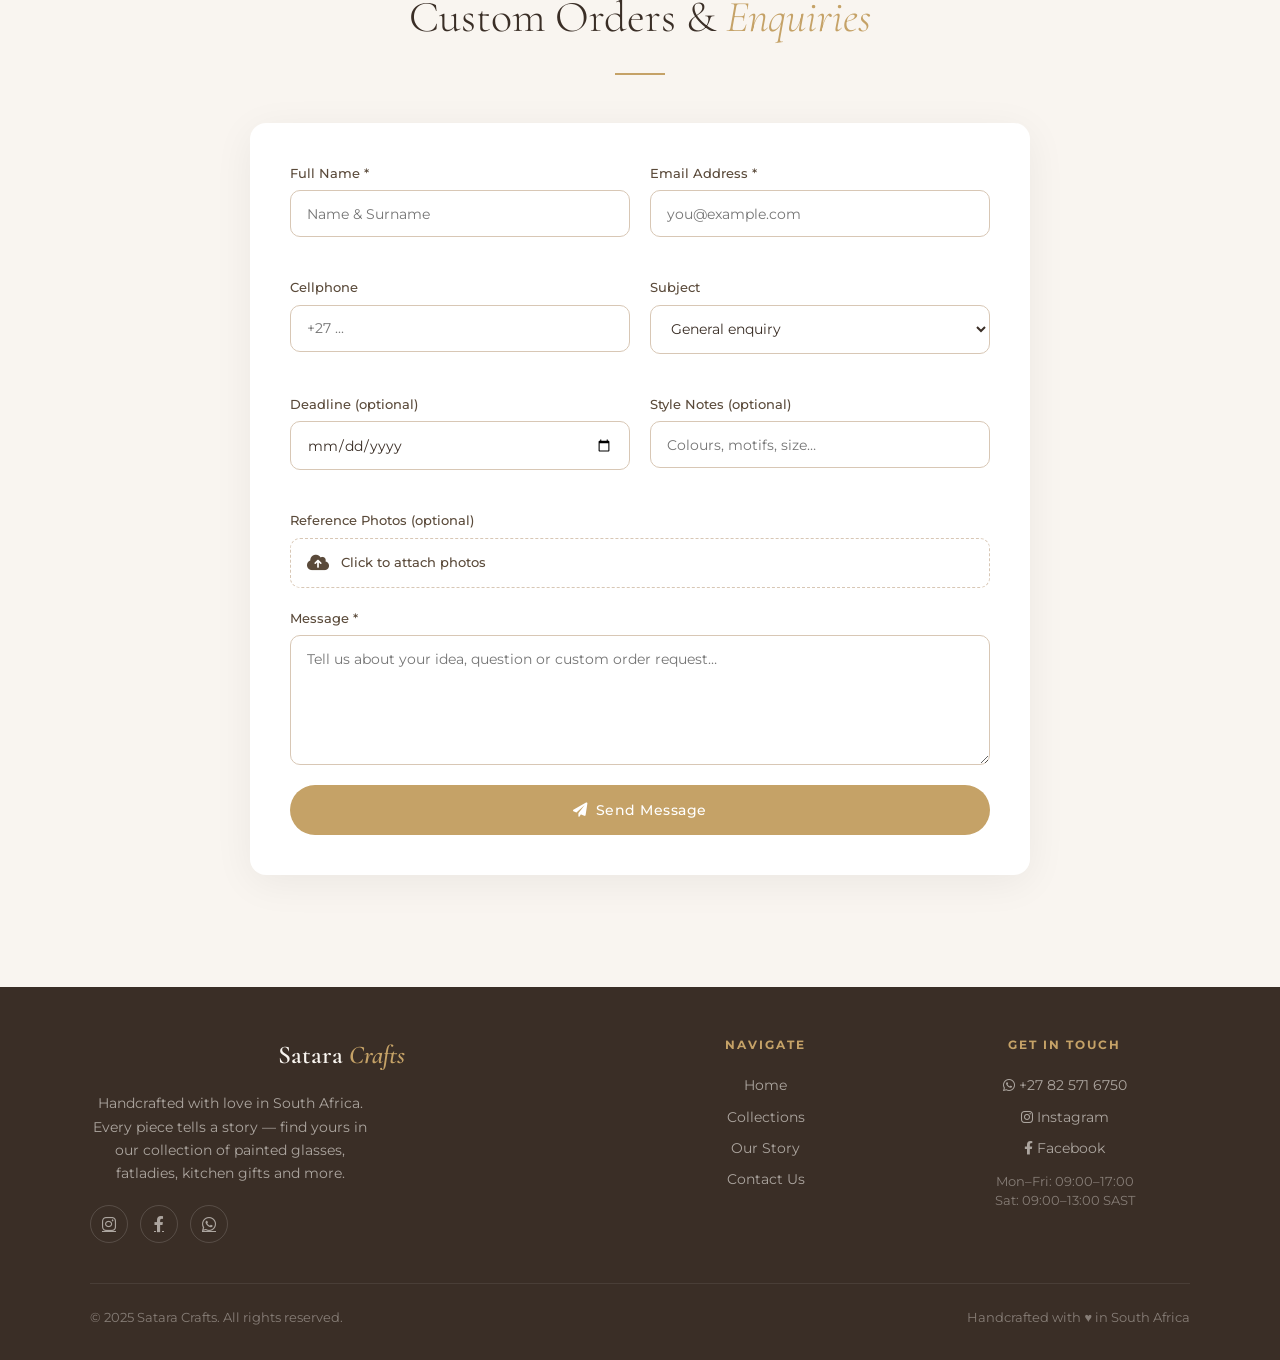
==== commit 9a39a37f: "fix social links, remove pinterest" ====
--- a/public/contact.html
+++ b/public/contact.html
@@ -378,9 +378,8 @@
         <span class="brand-name">Satara <em>Crafts</em></span>
         <p>Handcrafted with love in South Africa. Every piece tells a story — find yours in our collection of painted glasses, fatladies, kitchen gifts and more.</p>
         <div class="footer-social">
-          <a href="#" aria-label="Instagram"><i class="fab fa-instagram"></i></a>
-          <a href="#" aria-label="Facebook"><i class="fab fa-facebook-f"></i></a>
-          <a href="#" aria-label="Pinterest"><i class="fab fa-pinterest"></i></a>
+          <a href="https://www.instagram.com/sataracrafts?igsh=c2k1eGRxNHpmcmhv" target="_blank" rel="noopener" aria-label="Instagram"><i class="fab fa-instagram"></i></a>
+          <a href="https://www.facebook.com/p/Satara-Crafts-100063566258980/" target="_blank" rel="noopener" aria-label="Facebook"><i class="fab fa-facebook-f"></i></a>
           <a href="https://wa.me/27825716750" aria-label="WhatsApp"><i class="fab fa-whatsapp"></i></a>
         </div>
       </div>
@@ -394,7 +393,7 @@
       <div class="footer-col">
         <h4>Get in Touch</h4>
         <a href="https://wa.me/27825716750"><i class="fab fa-whatsapp"></i> +27 82 571 6750</a>
-        <a href="#"><i class="fab fa-instagram"></i> Instagram</a>
+        <a href="https://www.instagram.com/sataracrafts?igsh=c2k1eGRxNHpmcmhv" target="_blank" rel="noopener"><i class="fab fa-instagram"></i> Instagram</a>
         <a href="#"><i class="fab fa-facebook-f"></i> Facebook</a>
         <p style="font-family:'Montserrat',sans-serif;font-size:.8rem;color:rgba(249,245,240,.4);margin-top:.75rem;line-height:1.5">
           Mon–Fri: 09:00–17:00<br>Sat: 09:00–13:00 SAST
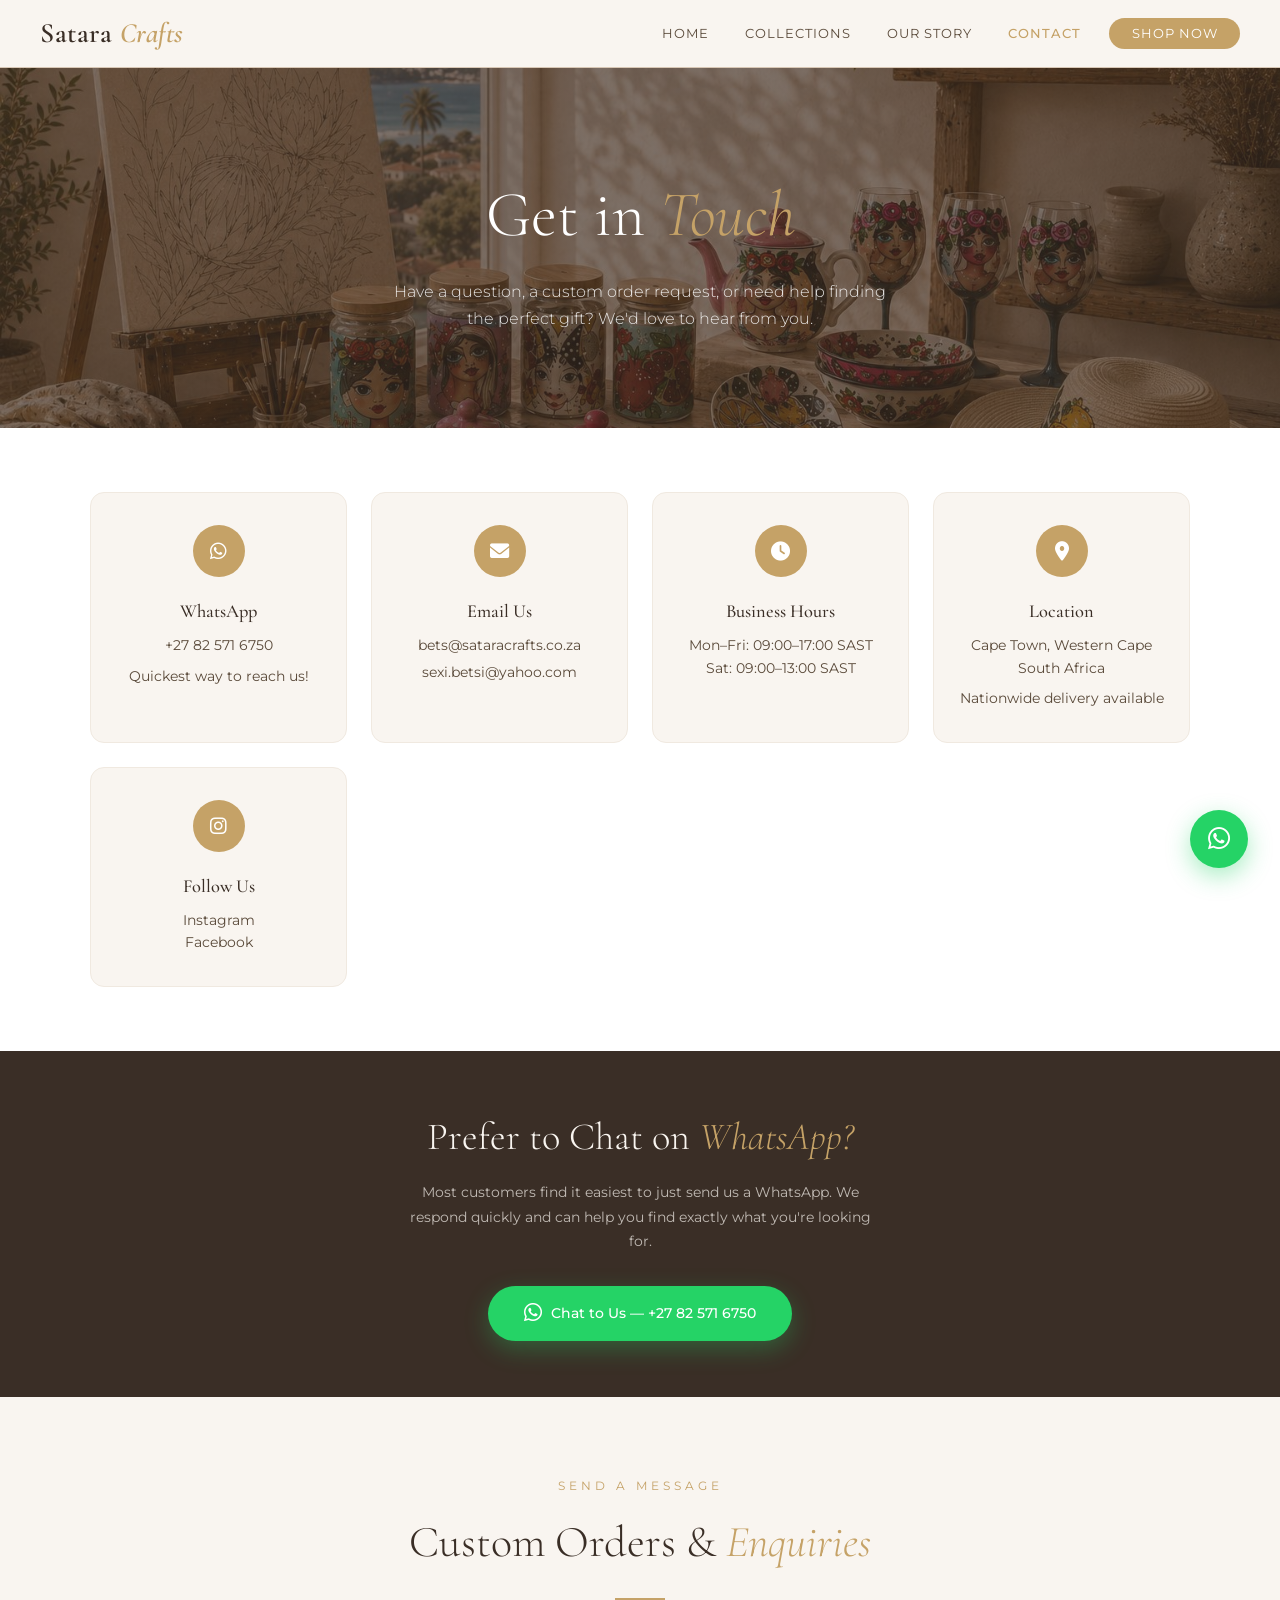
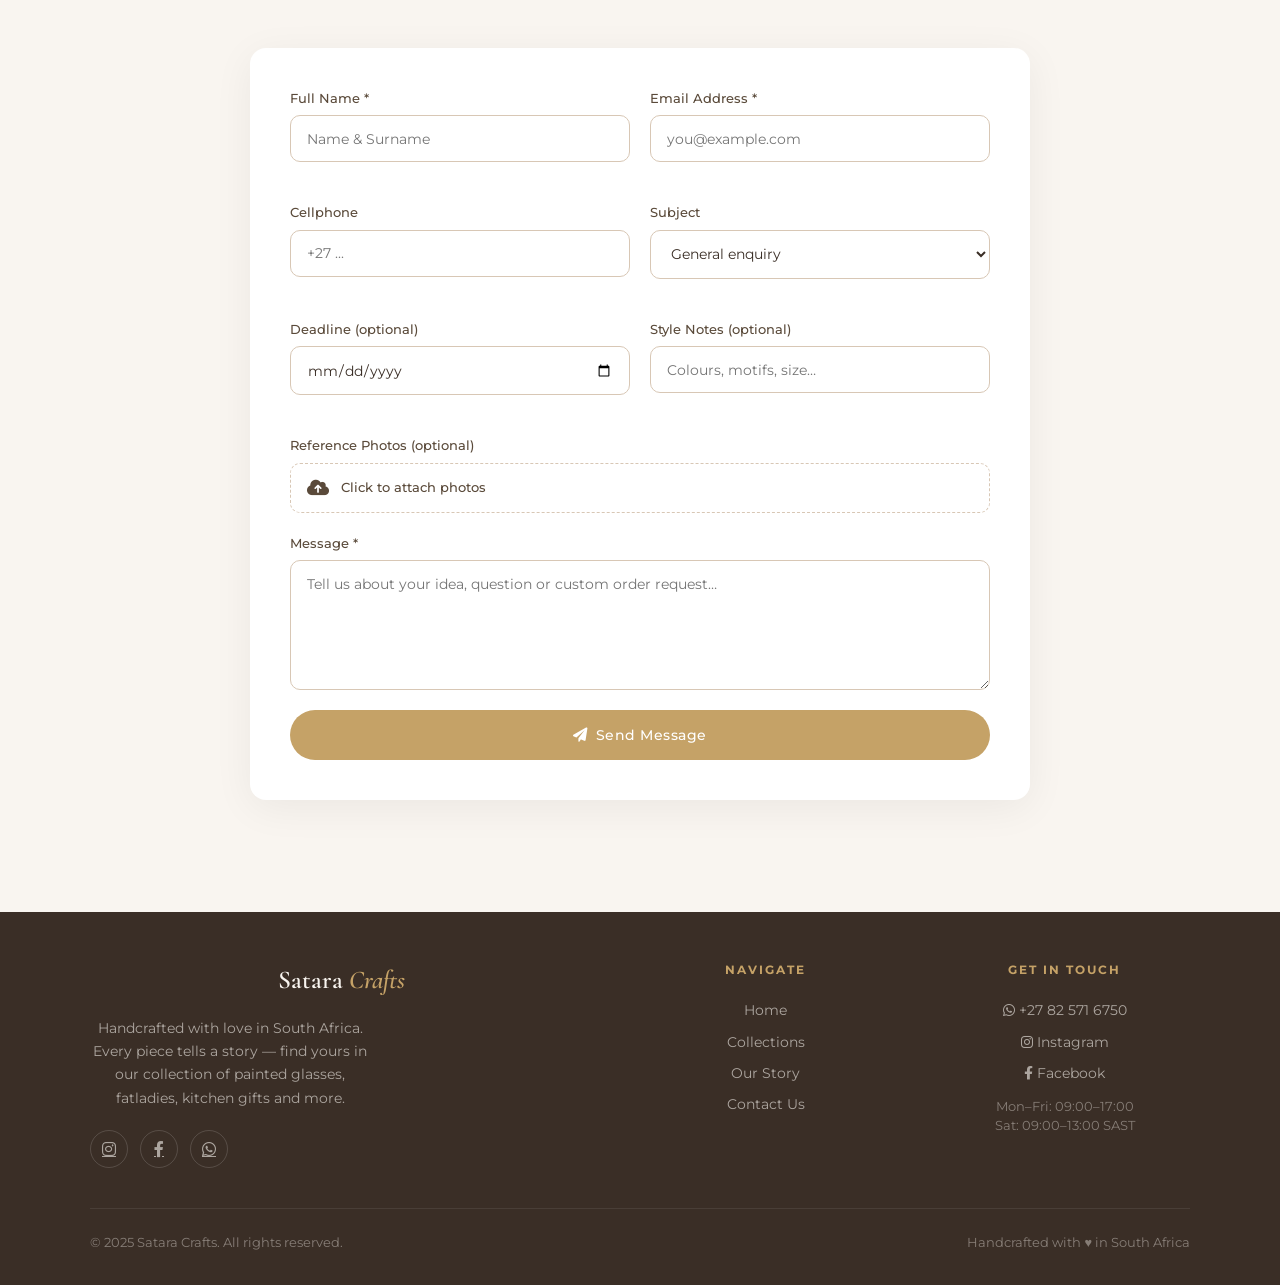
==== commit d413291f: "fix contact page: social links, remove pinterest and duplicate card, fix grid" ====
--- a/public/contact.html
+++ b/public/contact.html
@@ -80,8 +80,8 @@
       background: #fff; padding: 4rem 2rem;
     }
     .info-grid {
-      display: grid; grid-template-columns: repeat(auto-fit, minmax(220px, 1fr));
-      gap: 1.5rem; max-width: 960px; margin: 0 auto;
+      display: grid; grid-template-columns: repeat(4, 1fr);
+      gap: 1.5rem; max-width: 1100px; margin: 0 auto;
     }
     .info-card {
       background: var(--cream); border-radius: 14px;
@@ -264,11 +264,6 @@
       <a href="mailto:sexi.betsi@yahoo.com" style="margin-top:.25rem">sexi.betsi@yahoo.com</a>
     </div>
     <div class="info-card">
-      <div class="info-card-icon"><i class="fas fa-envelope"></i></div>
-      <h3>Email Us</h3>
-      <a href="mailto:bets@sataracrafts.co.za">bets@sataracrafts.co.za</a>
-    </div>
-    <div class="info-card">
       <div class="info-card-icon"><i class="fas fa-clock"></i></div>
       <h3>Business Hours</h3>
       <p>Mon–Fri: 09:00–17:00 SAST</p>
@@ -282,9 +277,8 @@
     <div class="info-card">
       <div class="info-card-icon"><i class="fab fa-instagram"></i></div>
       <h3>Follow Us</h3>
-      <a href="#">Instagram</a>
-      <a href="#">Facebook</a>
-      <a href="#">Pinterest</a>
+      <a href="https://www.instagram.com/sataracrafts?igsh=c2k1eGRxNHpmcmhv" target="_blank" rel="noopener">Instagram</a>
+      <a href="https://www.facebook.com/p/Satara-Crafts-100063566258980/" target="_blank" rel="noopener">Facebook</a>
     </div>
   </div>
 </section>
@@ -394,7 +388,7 @@
         <h4>Get in Touch</h4>
         <a href="https://wa.me/27825716750"><i class="fab fa-whatsapp"></i> +27 82 571 6750</a>
         <a href="https://www.instagram.com/sataracrafts?igsh=c2k1eGRxNHpmcmhv" target="_blank" rel="noopener"><i class="fab fa-instagram"></i> Instagram</a>
-        <a href="#"><i class="fab fa-facebook-f"></i> Facebook</a>
+        <a href="https://www.facebook.com/p/Satara-Crafts-100063566258980/" target="_blank" rel="noopener"><i class="fab fa-facebook-f"></i> Facebook</a>
         <p style="font-family:'Montserrat',sans-serif;font-size:.8rem;color:rgba(249,245,240,.4);margin-top:.75rem;line-height:1.5">
           Mon–Fri: 09:00–17:00<br>Sat: 09:00–13:00 SAST
         </p>
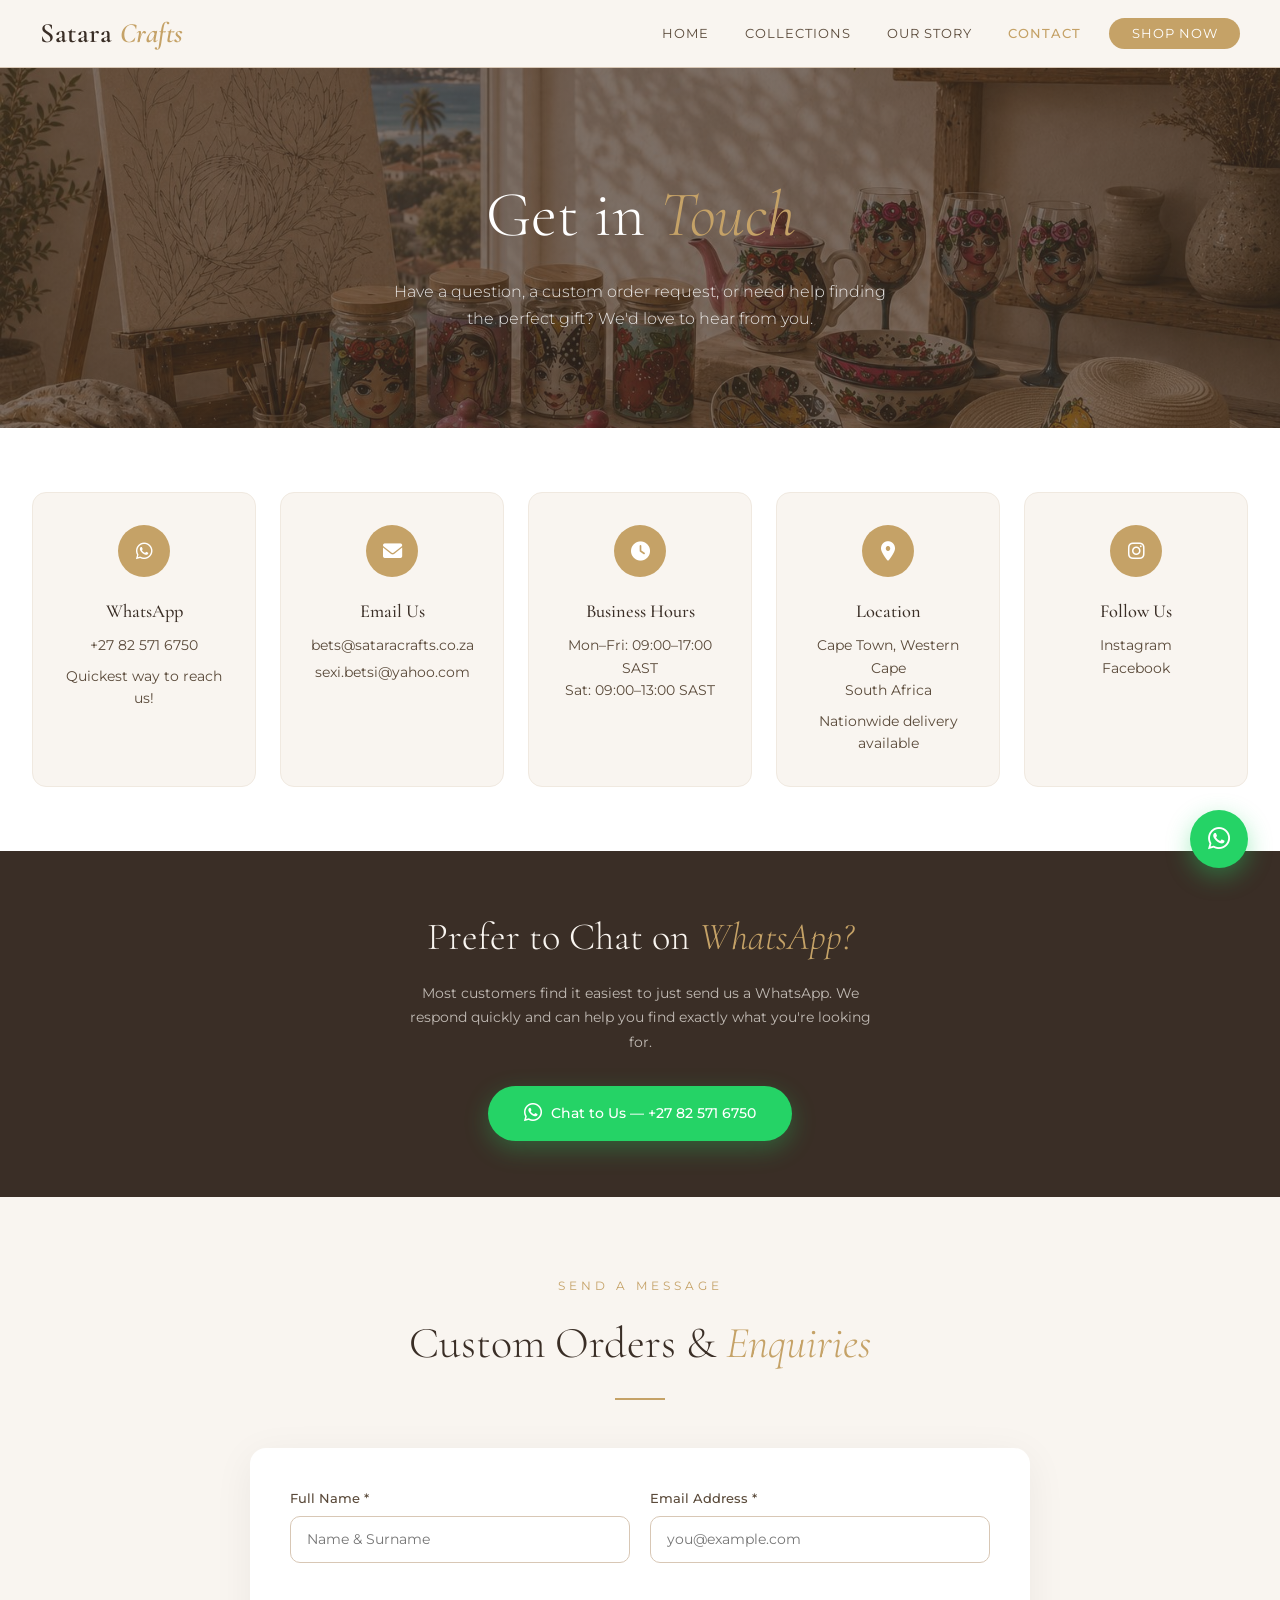
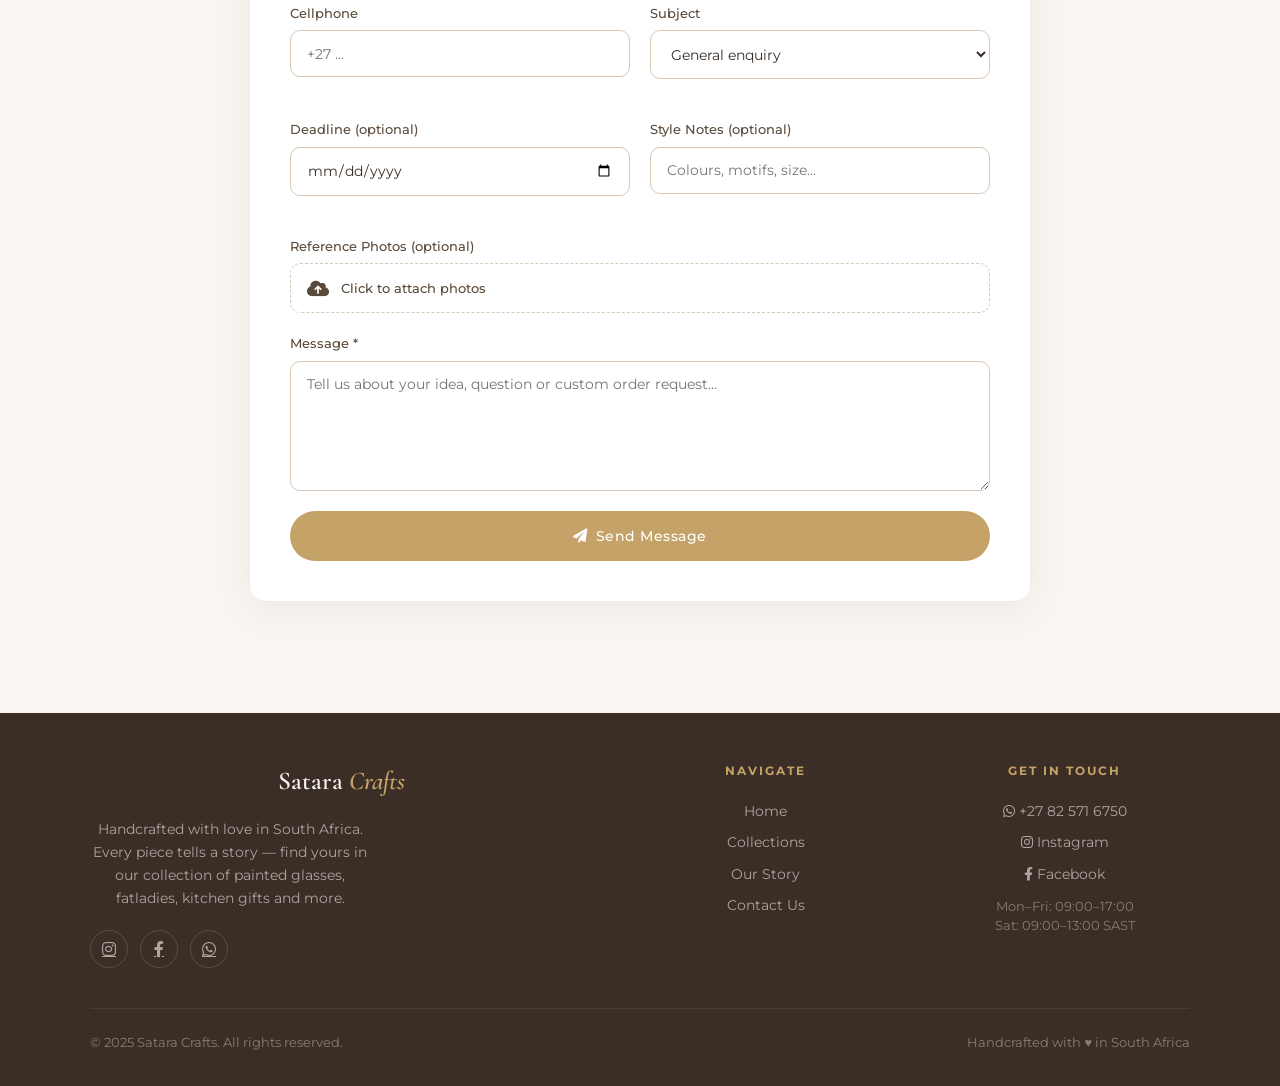
==== commit 1e302fb5: "fix contact grid to 5 columns" ====
--- a/public/contact.html
+++ b/public/contact.html
@@ -80,8 +80,8 @@
       background: #fff; padding: 4rem 2rem;
     }
     .info-grid {
-      display: grid; grid-template-columns: repeat(4, 1fr);
-      gap: 1.5rem; max-width: 1100px; margin: 0 auto;
+      display: grid; grid-template-columns: repeat(5, 1fr);
+      gap: 1.5rem; max-width: 1300px; margin: 0 auto;
     }
     .info-card {
       background: var(--cream); border-radius: 14px;
